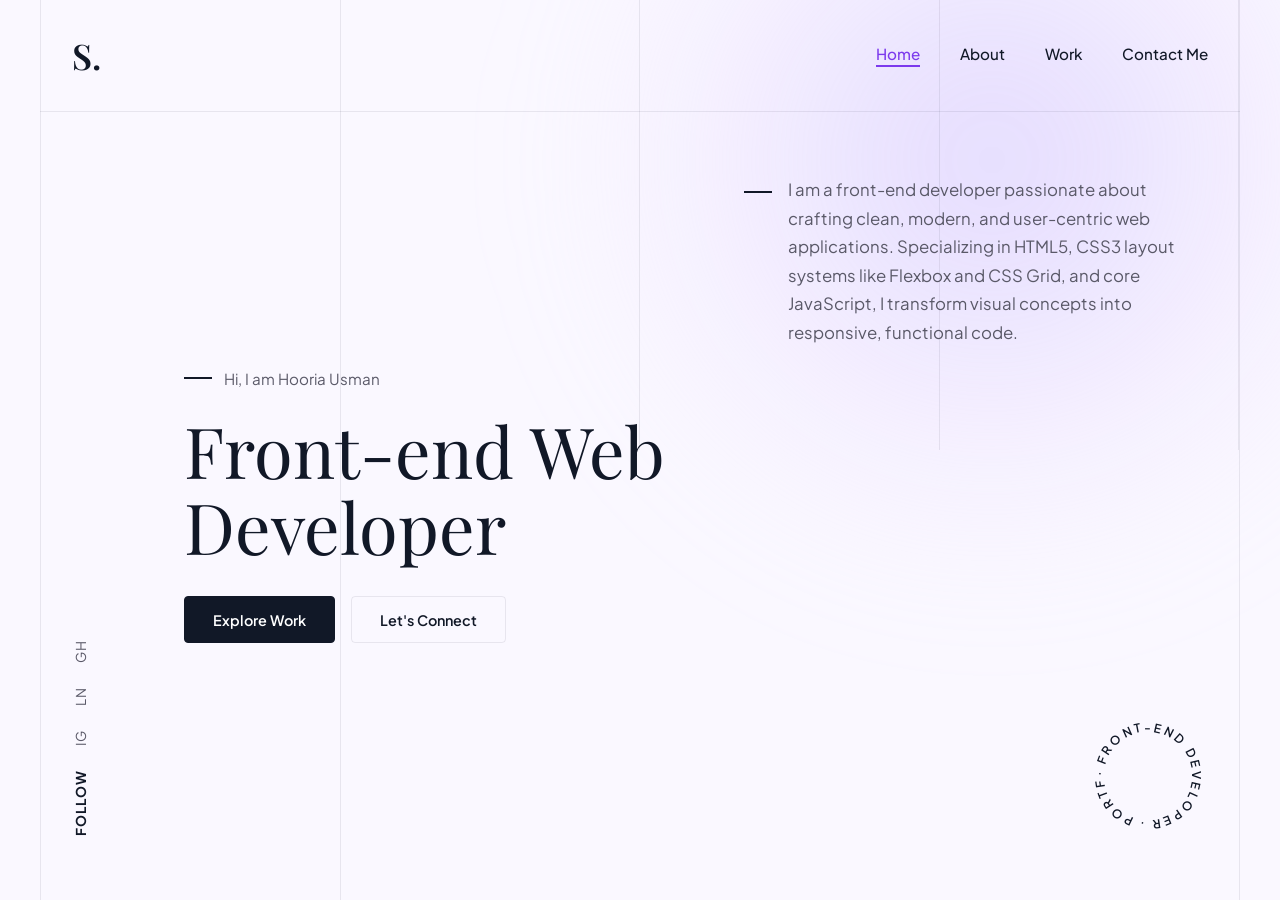
==== index.html @ 7991dbd0 "Initial portfolio commit" ====
<!DOCTYPE html>
<html lang="en">
<head>
    <meta charset="UTF-8">
    <meta name="viewport" content="width=device-width, initial-scale=1.0">
    <title>Hooria Usman — Front-End Web Developer</title>
    <link rel="preconnect" href="https://fonts.googleapis.com">
    <link rel="preconnect" href="https://fonts.gstatic.com" crossorigin>
    <link href="https://fonts.googleapis.com/css2?family=Playfair+Display:ital,wght@0,400..900;1,400..900&family=Plus+Jakarta+Sans:wght@300;400;500;600;700&display=swap" rel="stylesheet">
    <link rel="stylesheet" href="style.css">
</head>
<body>
    <div class="ambient-glow"></div>
    <div class="grid-overlay">
        <div class="grid-line"></div>
        <div class="grid-line"></div>
        <div class="grid-line"></div>
        <div class="grid-line"></div>
        <div class="grid-line"></div>
    </div>

    <div class="page-container">
        <header class="site-header">
            <a href="index.html" class="logo">S.</a>

            <nav class="nav-links">
                <a href="index.html" class="nav-link active">Home</a>
                <a href="about.html" class="nav-link">About</a>
                <a href="work.html" class="nav-link">Work</a>
                <a href="contact.html" class="nav-link">Contact Me</a>
            </nav>
        </header>

        <main class="hero-section">
            <aside class="social-sidebar">
                <div class="vertical-text">
                    <span class="label">Follow</span>
                    <a href="#">IG</a>
                    <a href="#">LN</a>
                    <a href="#">GH</a>
                </div>
            </aside>

            <section class="hero-headline-block">
                <div class="eyebrow">
                    <span class="dash"></span>
                    <span>Hi, I am Hooria Usman</span>
                </div>
                <h1 class="hero-title">
                    Front-end Web <br>Developer
                </h1>
                <div class="hero-actions">
                    <a href="work.html" class="btn-primary">Explore Work</a>
                    <a href="contact.html" class="btn-secondary">Let's Connect</a>
                </div>
            </section>

            <section class="hero-bio-block">
                <div class="bio-text-group">
                    <div>
                        <span class="dash"></span>
                    </div>
                    <p class="bio-paragraph">
                        I am a front-end developer passionate about crafting clean, modern, and user-centric web applications. Specializing in HTML5, CSS3 layout systems like Flexbox and CSS Grid, and core JavaScript, I transform visual concepts into responsive, functional code.
                    </p>
                </div>

                <div class="badge-wrapper">
                    <div class="rotating-badge" title="Front-End Developer Portfolio">
                        <svg viewBox="0 0 100 100">
                            <path id="circlePath" d="M 50,50 m -37,0 a 37,37 0 1,1 74,0 a 37,37 0 1,1 -74,0" fill="none" />
                            <text font-size="10" font-weight="600" letter-spacing="2.2" fill="#111827">
                                <textPath href="#circlePath" startOffset="0%">
                                    · FRONT-END DEVELOPER · PORTFOLIO
                                </textPath>
                            </text>
                        </svg>
                    </div>
                </div>
            </section>
        </main>
    </div>
</body>
</html>
---- style.css ----
:root {
    --bg-color: #faf8ff;
    --text-primary: #111827;
    --text-secondary: #5a5968;
    --accent-purple: #7c3aed;
    --accent-light: #f3e8ff;
    --border-color: rgba(17, 24, 39, 0.08);
    --font-serif: 'Playfair Display', Georgia, serif;
    --font-sans: 'Plus Jakarta Sans', -apple-system, sans-serif;
}

* {
    margin: 0;
    padding: 0;
    box-sizing: border-box;
}

body {
    background-color: var(--bg-color);
    color: var(--text-primary);
    font-family: var(--font-sans);
    overflow-x: hidden;
    min-height: 100vh;
    position: relative;
}

.ambient-glow {
    position: fixed;
    top: -20vw;
    right: -10vw;
    width: 65vw;
    height: 65vw;
    background: radial-gradient(circle, rgba(196, 181, 253, 0.45) 0%, rgba(233, 213, 255, 0.2) 50%, rgba(250, 248, 255, 0) 70%);
    filter: blur(70px);
    pointer-events: none;
    z-index: 0;
}

.grid-overlay {
    position: fixed;
    inset: 0;
    max-width: 1200px;
    margin: 0 auto;
    display: grid;
    grid-template-columns: repeat(4, 1fr);
    pointer-events: none;
    z-index: 1;
    border-left: 1px solid var(--border-color);
    border-right: 1px solid var(--border-color);
}

.grid-line {
    border-right: 1px solid var(--border-color);
}

.page-container {
    position: relative;
    z-index: 2;
    max-width: 1200px;
    margin: 0 auto;
    min-height: 100vh;
    display: flex;
    flex-direction: column;
}

.site-header {
    display: flex;
    align-items: center;
    justify-content: space-between;
    padding: 2rem;
    border-bottom: 1px solid var(--border-color);
}

.logo {
    font-family: var(--font-serif);
    font-size: 2.2rem;
    font-weight: 600;
    color: var(--text-primary);
    text-decoration: none;
}

.nav-links {
    display: flex;
    align-items: center;
    gap: 2.5rem;
}

.nav-link {
    text-decoration: none;
    color: var(--text-primary);
    font-weight: 500;
    font-size: 0.95rem;
    position: relative;
    padding-bottom: 0.25rem;
    transition: color 0.25s ease;
}

.nav-link:hover,
.nav-link.active {
    color: var(--accent-purple);
}

.nav-link.active::after {
    content: '';
    position: absolute;
    bottom: 0;
    left: 0;
    width: 100%;
    height: 2px;
    background-color: var(--accent-purple);
}

.hero-section {
    display: grid;
    grid-template-columns: 80px 1fr 1fr;
    flex: 1;
    padding: 4rem 2rem;
    align-items: center;
    gap: 2rem;
}

.social-sidebar {
    display: flex;
    align-items: flex-end;
    height: 100%;
}

.vertical-text {
    writing-mode: vertical-rl;
    transform: rotate(180deg);
    display: flex;
    gap: 1.5rem;
    align-items: center;
    font-size: 0.85rem;
    letter-spacing: 1px;
}

.vertical-text .label {
    font-weight: 700;
    text-transform: uppercase;
}

.vertical-text a {
    text-decoration: none;
    color: var(--text-secondary);
    transition: color 0.2s ease;
}

.vertical-text a:hover {
    color: var(--accent-purple);
}

.eyebrow {
    display: flex;
    align-items: center;
    gap: 0.75rem;
    font-size: 0.95rem;
    color: var(--text-secondary);
    margin-bottom: 1.5rem;
}

.dash {
    display: inline-block;
    width: 28px;
    height: 2px;
    background-color: var(--text-primary);
}

.hero-title {
    font-family: var(--font-serif);
    font-size: clamp(2.8rem, 5.5vw, 4.8rem);
    line-height: 1.08;
    font-weight: 400;
    margin-bottom: 2rem;
}

.hero-actions {
    display: flex;
    gap: 1rem;
    margin-top: 2rem;
    flex-wrap: wrap;
}

.btn-primary {
    display: inline-block;
    background-color: var(--text-primary);
    color: #ffffff;
    padding: 0.85rem 1.75rem;
    text-decoration: none;
    font-weight: 600;
    font-size: 0.9rem;
    border-radius: 4px;
    border: 1px solid var(--text-primary);
    transition: all 0.25s ease;
}

.btn-primary:hover {
    background-color: var(--accent-purple);
    border-color: var(--accent-purple);
}

.btn-secondary {
    display: inline-block;
    background-color: transparent;
    color: var(--text-primary);
    padding: 0.85rem 1.75rem;
    text-decoration: none;
    font-weight: 600;
    font-size: 0.9rem;
    border-radius: 4px;
    border: 1px solid var(--border-color);
    transition: all 0.25s ease;
}

.btn-secondary:hover {
    border-color: var(--text-primary);
    background-color: rgba(17, 24, 39, 0.03);
}

.hero-bio-block {
    display: flex;
    flex-direction: column;
    justify-content: space-between;
    height: 100%;
    padding-left: 2rem;
}

.bio-text-group {
    display: flex;
    gap: 1rem;
}

.bio-paragraph {
    font-size: 1.05rem;
    line-height: 1.7;
    color: var(--text-secondary);
}

.badge-wrapper {
    display: flex;
    justify-content: flex-end;
    margin-top: 3rem;
}

.rotating-badge {
    width: 120px;
    height: 120px;
    animation: rotateStamp 20s linear infinite;
}

@keyframes rotateStamp {
    from {
        transform: rotate(0deg);
    }
    to {
        transform: rotate(360deg);
    }
}

.page-main {
    padding: 4rem 2rem;
    flex: 1;
}

.page-header {
    margin-bottom: 3.5rem;
}

.page-title {
    font-family: var(--font-serif);
    font-size: clamp(2.3rem, 4.5vw, 3.8rem);
    font-weight: 400;
}

@media (max-width: 900px) {
    .hero-section {
        grid-template-columns: 1fr;
        padding: 2.5rem 1.5rem;
        gap: 2.5rem;
    }

    .social-sidebar {
        order: 3;
        height: auto;
    }

    .vertical-text {
        writing-mode: horizontal-tb;
        transform: none;
        flex-direction: row;
    }

    .hero-bio-block {
        padding-left: 0;
    }

    .badge-wrapper {
        justify-content: flex-start;
        margin-top: 2rem;
    }

    .grid-overlay {
        grid-template-columns: repeat(2, 1fr);
    }
}

@media (max-width: 640px) {
    .site-header {
        padding: 1.25rem 1.25rem;
        flex-direction: column;
        gap: 1rem;
        align-items: flex-start;
    }

    .nav-links {
        gap: 1.25rem;
        width: 100%;
        justify-content: space-between;
    }

    .nav-link {
        font-size: 0.875rem;
    }

    .page-main {
        padding: 2.5rem 1.25rem;
    }

    .hero-actions {
        flex-direction: column;
        width: 100%;
    }

    .btn-primary,
    .btn-secondary {
        text-align: center;
        width: 100%;
    }
}
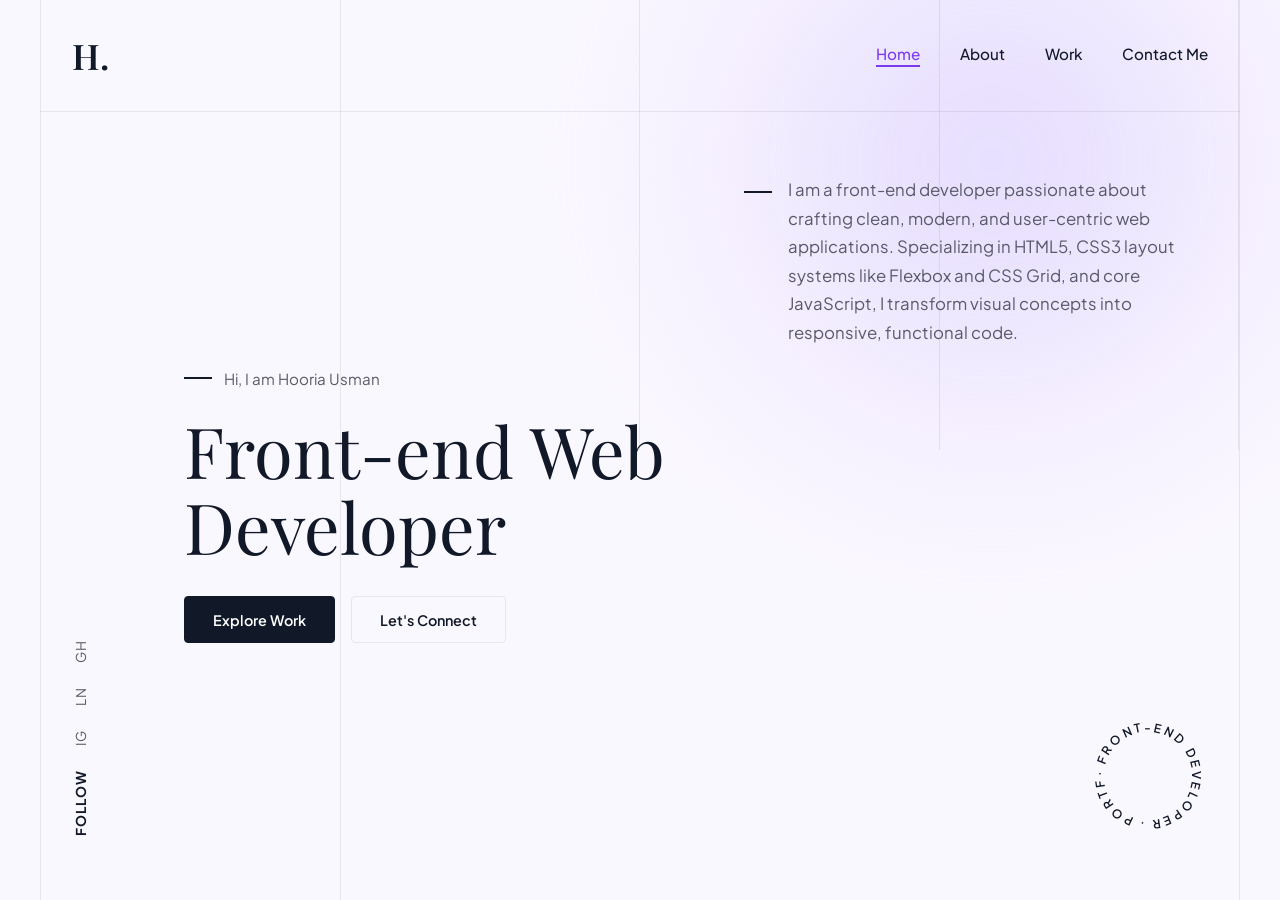
==== commit d620292a: "Update site logo" ====
--- a/index.html
+++ b/index.html
@@ -21,7 +21,7 @@
 
     <div class="page-container">
         <header class="site-header">
-            <a href="index.html" class="logo">S.</a>
+            <a href="index.html" class="logo">H.</a>
 
             <nav class="nav-links">
                 <a href="index.html" class="nav-link active">Home</a>
